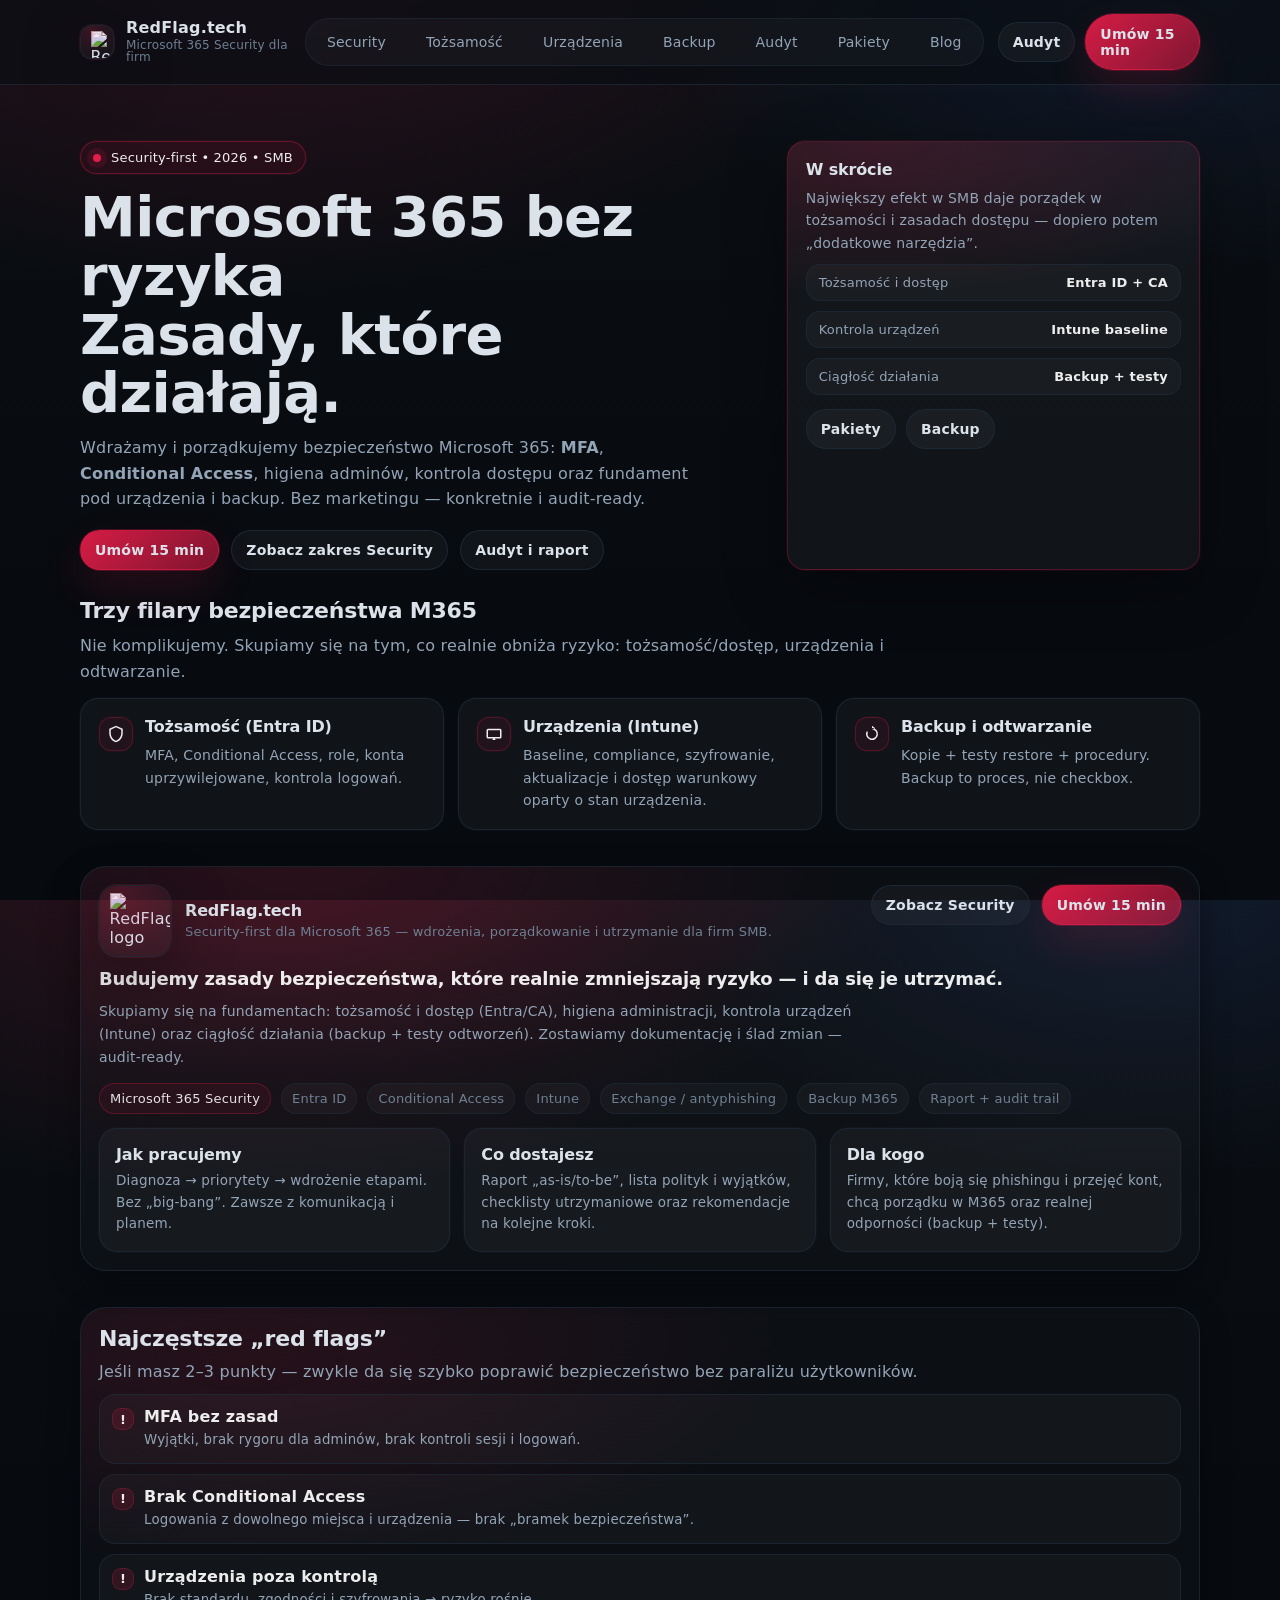
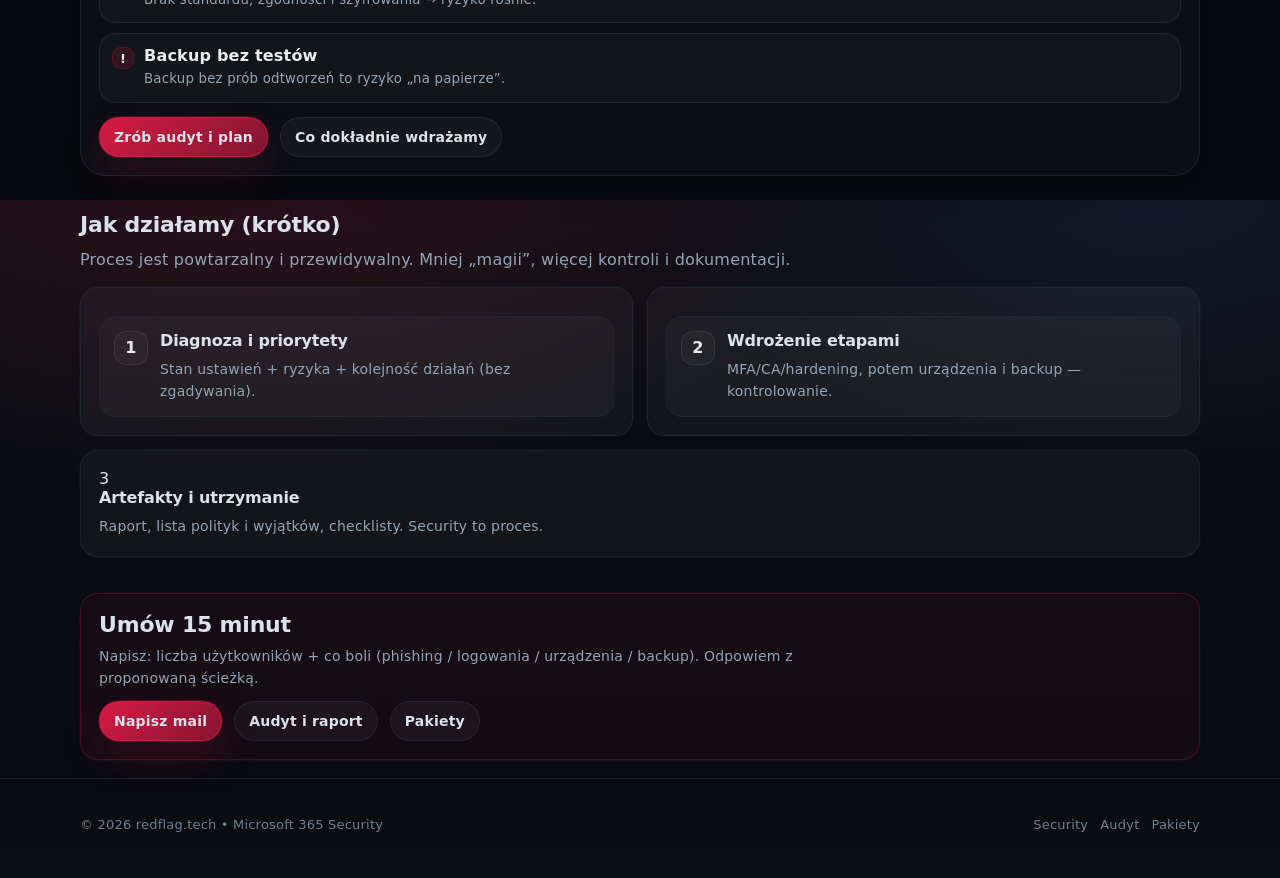
==== rfg2.html @ 70cdb215 "Add files via upload" ====
<!doctype html>
<html lang="pl">
<head>
  <meta charset="utf-8" />
  <meta name="viewport" content="width=device-width, initial-scale=1" />
  <meta name="color-scheme" content="dark" />
  <title>RedFlag.tech — Microsoft 365 Security dla firm</title>
  <meta name="description" content="RedFlag.tech: Security-first dla Microsoft 365. Entra ID, Conditional Access, Intune, ochrona poczty i backup M365. Konkretnie, audit‑ready." />

  <meta property="og:title" content="RedFlag.tech — Microsoft 365 Security dla firm" />
  <meta property="og:description" content="Entra ID • Conditional Access • Intune • Exchange • Backup. Bezpieczeństwo M365 w praktyce, audit‑ready." />
  <meta property="og:type" content="website" />

  <link rel="icon" href="./fav.ico" />
  <link rel="stylesheet" href="./styles.css" />

</head>

<body>
  <!-- NAV -->
<header class="nav" role="banner">
  <div class="container">
    <div class="nav-inner">

      <a class="brand" href="./">
        <div class="rf-logo-wrap" aria-hidden="true">
          <img class="rf-logo" src="./logo.png" alt="RedFlag.tech logo">
        </div>
        <div class="brand-title">
          <strong>RedFlag.tech</strong>
          <span>Microsoft 365 Security dla firm</span>
        </div>
      </a>

      <nav class="nav-links" aria-label="Nawigacja główna">
        <a href="./security.html">Security</a>
        <a href="./tozsamosc.html">Tożsamość</a>
        <a href="./urzadzenia.html">Urządzenia</a>
        <a href="./backup.html">Backup</a>
        <a href="./audyty.html">Audyt</a>
        <a href="./pakiety.html">Pakiety</a>
        <a href="./blog/">Blog</a>
      </nav>

      <div class="nav-cta">
        <a class="btn" href="./audyty.html">Audyt</a>
        <a class="btn primary" href="#kontakt">Umów 15 min</a>

        <button class="menu-btn"
                id="menuBtn"
                aria-label="Otwórz menu"
                aria-controls="mobileMenu"
                aria-expanded="false">
          <span></span><span></span>
        </button>
      </div>

    </div>
  </div>
</header>

<!-- MOBILE MENU -->
<div class="overlay" id="overlay" hidden></div>

<aside class="mobile-menu" id="mobileMenu" role="dialog" aria-modal="true" hidden>
  <div class="mm-title">
    <div class="mini">
      <span class="dot"></span>
      <span>Menu • RedFlag.tech</span>
    </div>
    <button class="mm-close" id="menuClose">✕</button>
  </div>

  <div class="mm-inner">
    <a class="mm-link" href="./security.html"><span>Security</span>→</a>
    <a class="mm-link" href="./tozsamosc.html"><span>Tożsamość</span>→</a>
    <a class="mm-link" href="./urzadzenia.html"><span>Urządzenia</span>→</a>
    <a class="mm-link" href="./backup.html"><span>Backup</span>→</a>
    <a class="mm-link" href="./audyty.html"><span>Audyt</span>→</a>
    <a class="mm-link" href="./pakiety.html"><span>Pakiety</span>→</a>

    <div class="mm-cta">
      <a class="btn primary" href="#kontakt">Umów 15 min</a>
    </div>
  </div>
</aside>

  <!-- Overlay + Mobile Menu -->
  <div class="overlay" id="overlay" hidden></div>

  <aside class="mobile-menu" id="mobileMenu" role="dialog" aria-modal="true" aria-label="Menu mobilne" hidden>
    <div class="mm-title">
      <div class="mini">
        <span class="dot" aria-hidden="true"></span>
        <span>Menu • RedFlag.tech</span>
      </div>
      <button class="mm-close" id="menuClose" aria-label="Zamknij menu">✕</button>
    </div>

    <div class="mm-inner">
      <a class="mm-link" href="./security.html">
        <div><b>Microsoft 365 Security</b><span>Baseline, MFA, CA, hardening</span></div><span>→</span>
      </a>
      <a class="mm-link" href="./tozsamosc.html">
        <div><b>Tożsamość (Entra ID)</b><span>Role, dostęp, admini</span></div><span>→</span>
      </a>
      <a class="mm-link" href="./urzadzenia.html">
        <div><b>Urządzenia (Intune)</b><span>Compliance, standardy</span></div><span>→</span>
      </a>
      <a class="mm-link" href="./backup.html">
        <div><b>Backup Microsoft 365</b><span>Kopie + testy odtworzeń</span></div><span>→</span>
      </a>
      <a class="mm-link" href="./audyty.html">
        <div><b>Audyt i raport</b><span>Ryzyka + plan działań</span></div><span>→</span>
      </a>
      <a class="mm-link" href="./pakiety.html">
        <div><b>Pakiety dla SMB</b><span>Start / Secure / Resilient</span></div><span>→</span>
      </a>

      <div class="mm-cta">
        <a class="btn primary" href="#kontakt">Umów 15 min</a>
        <a class="btn" href="./security.html">Zobacz Security</a>
      </div>
    </div>
  </aside>

  <main>
    <!-- HERO -->
    <section class="hero">
      <div class="container">
        <div class="hero-grid">
          <div>
            <div class="pill"><span class="dot" aria-hidden="true"></span> Security-first • 2026 • SMB</div>
            <h1>Microsoft 365 bez ryzyka<br/>Zasady, które działają.</h1>
            <p class="lead">
              Wdrażamy i porządkujemy bezpieczeństwo Microsoft 365: <b>MFA</b>, <b>Conditional Access</b>, higiena adminów,
              kontrola dostępu oraz fundament pod urządzenia i backup. Bez marketingu — konkretnie i audit‑ready.
            </p>

            <div class="hero-cta">
              <a class="btn primary" href="#kontakt">Umów 15 min</a>
              <a class="btn" href="./security.html">Zobacz zakres Security</a>
              <a class="btn" href="./audyty.html">Audyt i raport</a>
            </div>
          </div>

          <div class="card quick">
            <strong>W skrócie</strong>
            <p>Największy efekt w SMB daje porządek w tożsamości i zasadach dostępu — dopiero potem „dodatkowe narzędzia”.</p>

            <div class="stat" aria-label="Najczęstsze obszary">
              <div class="stat-row"><span>Tożsamość i dostęp</span><b>Entra ID + CA</b></div>
              <div class="stat-row"><span>Kontrola urządzeń</span><b>Intune baseline</b></div>
              <div class="stat-row"><span>Ciągłość działania</span><b>Backup + testy</b></div>
            </div>

            <div style="margin-top:14px; display:flex; gap:10px; flex-wrap:wrap;">
              <a class="btn" href="./pakiety.html">Pakiety</a>
              <a class="btn" href="./backup.html">Backup</a>
            </div>
          </div>
        </div>
      </div>
    </section>

    <!-- 3 PILLARS -->
    <section class="section">
      <div class="container">
        <h2>Trzy filary bezpieczeństwa M365</h2>
        <p class="sub">
          Nie komplikujemy. Skupiamy się na tym, co realnie obniża ryzyko: tożsamość/dostęp, urządzenia i odtwarzanie.
        </p>

        <div class="grid three">
          <a class="card" href="./tozsamosc.html">
            <div class="kpi">
              <div class="icon" aria-hidden="true">
                <svg viewBox="0 0 24 24"><path d="M12 1 3 5v6c0 5.6 3.8 10.9 9 12 5.2-1.1 9-6.4 9-12V5l-9-4Zm0 20c-4-1.1-7-5.7-7-10.2V6.3L12 3l7 3.3v4.5C19 15.3 16 19.9 12 21Z"/></svg>
              </div>
              <div>
                <strong>Tożsamość (Entra ID)</strong>
                <p>MFA, Conditional Access, role, konta uprzywilejowane, kontrola logowań.</p>
              </div>
            </div>
          </a>

          <a class="card" href="./urzadzenia.html">
            <div class="kpi">
              <div class="icon" aria-hidden="true">
                <svg viewBox="0 0 24 24"><path d="M4 5h16a2 2 0 0 1 2 2v9a2 2 0 0 1-2 2H13l1.3 2H9.7L11 18H4a2 2 0 0 1-2-2V7a2 2 0 0 1 2-2Zm0 2v9h16V7H4Z"/></svg>
              </div>
              <div>
                <strong>Urządzenia (Intune)</strong>
                <p>Baseline, compliance, szyfrowanie, aktualizacje i dostęp warunkowy oparty o stan urządzenia.</p>
              </div>
            </div>
          </a>

          <a class="card" href="./backup.html">
            <div class="kpi">
              <div class="icon" aria-hidden="true">
                <svg viewBox="0 0 24 24"><path d="M12 6a6 6 0 1 1-5.3 3.2l-1.8-.9A8 8 0 1 0 12 4V1l4 3-4 3V6Z"/></svg>
              </div>
              <div>
                <strong>Backup i odtwarzanie</strong>
                <p>Kopie + testy restore + procedury. Backup to proces, nie checkbox.</p>
              </div>
            </div>
          </a>
        </div>
      </div>
    </section>


<!-- O REDFLAG (firma-style) -->
<section class="section" id="firma">
  <div class="container">
    <div class="rf-brand">

      <div class="rf-head">
        <div class="rf-lockup">
          <div class="rf-logo-wrap" aria-hidden="true">
            <img class="rf-logo" src="./logo.png" alt="RedFlag.tech logo">
          </div>

          <div class="rf-title">
            <strong>RedFlag.tech</strong>
            <span>Security-first dla Microsoft 365 — wdrożenia, porządkowanie i utrzymanie dla firm SMB.</span>
          </div>
        </div>

        <div style="display:flex; gap:12px; flex-wrap:wrap;">
          <a class="btn" href="./security.html">Zobacz Security</a>
          <a class="btn primary" href="#kontakt">Umów 15 min</a>
        </div>
      </div>

      <div class="rf-claim">
        Budujemy zasady bezpieczeństwa, które realnie zmniejszają ryzyko — i da się je utrzymać.
      </div>

      <div class="rf-sub">
        Skupiamy się na fundamentach: tożsamość i dostęp (Entra/CA), higiena administracji, kontrola urządzeń (Intune) oraz
        ciągłość działania (backup + testy odtworzeń). Zostawiamy dokumentację i ślad zmian — audit‑ready.
      </div>

      <div class="rf-badges" aria-label="Trust badges">
        <span class="rf-badge hot">Microsoft 365 Security</span>
        <span class="rf-badge">Entra ID</span>
        <span class="rf-badge">Conditional Access</span>
        <span class="rf-badge">Intune</span>
        <span class="rf-badge">Exchange / antyphishing</span>
        <span class="rf-badge">Backup M365</span>
        <span class="rf-badge">Raport + audit trail</span>
      </div>

      <div class="rf-mini">
        <div class="card">
          <strong>Jak pracujemy</strong>
          <p>Diagnoza → priorytety → wdrożenie etapami. Bez „big-bang”. Zawsze z komunikacją i planem.</p>
        </div>

        <div class="card">
          <strong>Co dostajesz</strong>
          <p>Raport „as‑is/to‑be”, lista polityk i wyjątków, checklisty utrzymaniowe oraz rekomendacje na kolejne kroki.</p>
        </div>

        <div class="card">
          <strong>Dla kogo</strong>
          <p>Firmy, które boją się phishingu i przejęć kont, chcą porządku w M365 oraz realnej odporności (backup + testy).</p>
        </div>
      </div>

    </div>
  </div>
</section>


    <!-- RED FLAGS (short) -->
    <section class="section">
      <div class="container">
        <div class="flags">
          <h2 style="margin:0 0 8px;">Najczęstsze „red flags”</h2>
          <p class="sub" style="margin:0 0 10px;">
            Jeśli masz 2–3 punkty — zwykle da się szybko poprawić bezpieczeństwo bez paraliżu użytkowników.
          </p>

          <div class="flag">
            <div class="x" aria-hidden="true">!</div>
            <div><b>MFA bez zasad</b><small>Wyjątki, brak rygoru dla adminów, brak kontroli sesji i logowań.</small></div>
          </div>
          <div class="flag">
            <div class="x" aria-hidden="true">!</div>
            <div><b>Brak Conditional Access</b><small>Logowania z dowolnego miejsca i urządzenia — brak „bramek bezpieczeństwa”.</small></div>
          </div>
          <div class="flag">
            <div class="x" aria-hidden="true">!</div>
            <div><b>Urządzenia poza kontrolą</b><small>Brak standardu, zgodności i szyfrowania → ryzyko rośnie.</small></div>
          </div>
          <div class="flag">
            <div class="x" aria-hidden="true">!</div>
            <div><b>Backup bez testów</b><small>Backup bez prób odtworzeń to ryzyko „na papierze”.</small></div>
          </div>

          <div style="margin-top:14px; display:flex; gap:12px; flex-wrap:wrap;">
            <a class="btn primary" href="./audyty.html">Zrób audyt i plan</a>
            <a class="btn" href="./security.html">Co dokładnie wdrażamy</a>
          </div>
        </div>
      </div>
    </section>

    <!-- HOW (short) -->
    <section class="section">
      <div class="container">
        <h2>Jak działamy (krótko)</h2>
        <p class="sub">Proces jest powtarzalny i przewidywalny. Mniej „magii”, więcej kontroli i dokumentacji.</p>

        <div class="grid two steps">
          <div class="card">
            <div class="row">
              <div class="num">1</div>
              <div><strong>Diagnoza i priorytety</strong><p>Stan ustawień + ryzyka + kolejność działań (bez zgadywania).</p></div>
            </div>
          </div>
          <div class="card">
            <div class="row">
              <div class="num">2</div>
              <div><strong>Wdrożenie etapami</strong><p>MFA/CA/hardening, potem urządzenia i backup — kontrolowanie.</p></div>
            </div>
          </div>
        </div>

        <div class="card" style="margin-top:14px;">
          <div class="row">
            <div class="num">3</div>
            <div><strong>Artefakty i utrzymanie</strong><p>Raport, lista polityk i wyjątków, checklisty. Security to proces.</p></div>
          </div>
        </div>
      </div>
    </section>

    <!-- CONTACT -->
    <section class="section" id="kontakt">
      <div class="container">
        <div class="card" style="border-color: rgba(225,29,72,.25); background: rgba(225,29,72,.06);">
          <h2 style="margin:0 0 8px;">Umów 15 minut</h2>
          <p class="sub" style="margin:0 0 12px;">
            Napisz: liczba użytkowników + co boli (phishing / logowania / urządzenia / backup). Odpowiem z proponowaną ścieżką.
          </p>
          <div style="display:flex; flex-wrap:wrap; gap:12px;">
            <a class="btn primary" href="mailto:kontakt@redflag.tech?subject=RedFlag.tech%20%E2%80%94%2015%20min&body=Hej%2C%0A%0ALiczba%20u%C5%BCytkownik%C3%B3w%3A%20%0ANajwi%C4%99kszy%20problem%3A%20(phishing%2Flogowania%2Furz%C4%85dzenia%2Fbackup)%0AObecne%20licencje%3A%20(je%C5%9Bli%20wiesz)%0A%0AChc%C4%99%20um%C3%B3wi%C4%87%2015%20min.">
              Napisz mail
            </a>
            <a class="btn" href="./audyty.html">Audyt i raport</a>
            <a class="btn" href="./pakiety.html">Pakiety</a>
          </div>
        </div>
      </div>
    </section>
  </main>

  <footer role="contentinfo">
    <div class="container">
      <div class="footer-inner">
        <div>© <span id="year"></span> <a href="./" style="text-decoration:none;">redflag.tech</a> • Microsoft 365 Security</div>
        <div style="display:flex; gap:12px; flex-wrap:wrap;">
          <a href="./security.html">Security</a>
          <a href="./audyty.html">Audyt</a>
          <a href="./pakiety.html">Pakiety</a>
        </div>
      </div>
    </div>
  </footer>

  <script>
    // Year
    document.getElementById('year').textContent = new Date().getFullYear();

    // Mobile menu (a11y + UX)
    const menuBtn   = document.getElementById('menuBtn');
    const overlay   = document.getElementById('overlay');
    const menu      = document.getElementById('mobileMenu');
    const menuClose = document.getElementById('menuClose');

    let lastFocus = null;

    function openMenu(){
      lastFocus = document.activeElement;
      menu.hidden = false;
      overlay.hidden = false;

      requestAnimationFrame(() => {
        menu.classList.add('active');
        overlay.classList.add('active');
        menuBtn.setAttribute('aria-expanded', 'true');
        document.body.style.overflow = 'hidden';
      });

      const firstLink = menu.querySelector('a');
      if(firstLink) setTimeout(() => firstLink.focus(), 50);
    }

    function closeMenu(){
      menu.classList.remove('active');
      overlay.classList.remove('active');
      menuBtn.setAttribute('aria-expanded', 'false');
      document.body.style.overflow = '';

      setTimeout(() => {
        menu.hidden = true;
        overlay.hidden = true;
        if(lastFocus) lastFocus.focus();
      }, 260);
    }

    function toggleMenu(){
      const expanded = menuBtn.getAttribute('aria-expanded') === 'true';
      expanded ? closeMenu() : openMenu();
    }

    menuBtn.addEventListener('click', toggleMenu);
    menuClose.addEventListener('click', closeMenu);
    overlay.addEventListener('click', closeMenu);

    window.addEventListener('keydown', (e) => {
      if(e.key === 'Escape' && menuBtn.getAttribute('aria-expanded') === 'true'){
        closeMenu();
      }
    });

    menu.addEventListener('click', (e) => {
      const a = e.target.closest('a');
      if(a) closeMenu();
    });
  </script>

<script src="./app.js"></script>

<!-- STICKY CTA (mobile) -->
<div class="sticky-cta" aria-label="Szybkie akcje">
  <div class="inner">

    <a class="btn primary"
       href="mailto:kontakt@redflag.tech?subject=Audyt Microsoft 365 – 15 min&body=Liczba użytkowników:%0AProblem:%20(phishing/logowania/urządzenia/backup)%0AObecne licencje:%0A%0AChcę umówić 15 min">
      Napisz mail
    </a>

    <a class="btn" href="./audyty.html">Audyt</a>

  </div>
</div>


</body>
</html>
---- styles.css ----
:root{
  --bg:#0b0f14;
  --bg2:#0f141b;
  --card:rgba(255,255,255,.04);
  --text:#dbe2ea;
  --muted:#93a4b6;
  --muted2:#6f8093;
  --border:#1f2a36;
  --shadow: 0 10px 30px rgba(0,0,0,.35);
  --accent:#e11d48;
  --accentGlow: rgba(225,29,72,.35);
  --ok:#22c55e;
  --warn:#f59e0b;
  --radius:18px;
  --radius2:26px;
  --max:1120px;
  --pad:22px;
  --padM:16px;
  --font: ui-sans-serif, system-ui, -apple-system, Segoe UI, Roboto, Arial, "Apple Color Emoji","Segoe UI Emoji";
}

/* Base */
*{ box-sizing:border-box }
html,body{ height:100% }
body{
  margin:0;
  font-family:var(--font);
  color:var(--text);
  background:
    radial-gradient(1200px 700px at 20% -10%, rgba(225,29,72,.18), transparent 55%),
    radial-gradient(900px 500px at 90% 0%, rgba(70,130,255,.10), transparent 55%),
    linear-gradient(180deg, var(--bg), #070a0f 70%);
  letter-spacing:.2px;
}
img{ max-width:100%; height:auto; display:block }
a{ color:inherit; text-decoration:none }

a:focus-visible, button:focus-visible{
  outline:2px solid rgba(255,255,255,.55);
  outline-offset:3px;
  border-radius:12px;
}

.container{
  width:min(var(--max), calc(100% - 2*var(--pad)));
  margin:0 auto;
}

/* Buttons */
.btn{
  display:inline-flex;
  align-items:center;
  justify-content:center;
  gap:10px;
  border-radius:999px;
  padding:11px 14px;
  border:1px solid rgba(31,42,54,.9);
  background:rgba(255,255,255,.04);
  color:var(--text);
  font-weight:560;
  font-size:14px;
  transition:transform .15s ease, background .2s ease, border-color .2s ease, box-shadow .2s ease;
  cursor:pointer;
  user-select:none;
}
.btn:hover{ background:rgba(255,255,255,.06); transform:translateY(-1px); }
.btn.primary{
  border-color:rgba(225,29,72,.55);
  box-shadow:0 0 0 1px rgba(225,29,72,.25), 0 18px 40px rgba(225,29,72,.16);
  background:linear-gradient(135deg, rgba(225,29,72,.95), rgba(225,29,72,.55));
}

/* NAV */
.nav{
  position:sticky;
  top:0;
  z-index:1000;
  background:rgba(11,15,20,.72);
  backdrop-filter:blur(14px);
  border-bottom:1px solid rgba(31,42,54,.75);
}
.nav-inner{
  display:flex;
  align-items:center;
  justify-content:space-between;
  padding:14px 0;
  gap:14px;
}
.brand{
  display:flex;
  align-items:center;
  gap:12px;
  min-width:190px;
}
.brand-title{ display:flex; flex-direction:column; line-height:1.05; }
.brand-title strong{ font-weight:650; letter-spacing:.2px; }
.brand-title span{ color:var(--muted2); font-size:12px; margin-top:2px; }

.nav-links{
  display:flex;
  align-items:center;
  gap:18px;
  padding:6px 10px;
  border:1px solid rgba(31,42,54,.65);
  background:rgba(255,255,255,.03);
  border-radius:999px;
}
.nav-links a{
  color:var(--muted);
  font-size:14px;
  padding:8px 10px;
  border-radius:999px;
  border:1px solid transparent;
  transition:background .2s ease, color .2s ease, border-color .2s ease;
}
.nav-links a:hover{ color:var(--text); background:rgba(255,255,255,.05); }
.nav-links a.active{
  color:var(--text);
  background:rgba(225,29,72,.12);
  border-color:rgba(225,29,72,.22);
}

.nav-cta{ display:flex; align-items:center; gap:10px; }

/* Hamburger */
.menu-btn{
  display:none;
  width:42px; height:42px;
  border-radius:14px;
  border:1px solid rgba(31,42,54,.85);
  background:rgba(255,255,255,.04);
  cursor:pointer;
  position:relative;
}
.menu-btn span{
  position:absolute;
  left:11px; right:11px;
  height:2px;
  background:rgba(219,226,234,.92);
  border-radius:10px;
  transition:transform .25s ease, top .25s ease;
}
.menu-btn span:nth-child(1){ top:15px; }
.menu-btn span:nth-child(2){ top:24px; }
.menu-btn[aria-expanded="true"] span:nth-child(1){ top:20px; transform:rotate(45deg); }
.menu-btn[aria-expanded="true"] span:nth-child(2){ top:20px; transform:rotate(-45deg); }

/* Mobile menu */
.overlay{
  position:fixed;
  inset:0;
  background:rgba(5,8,12,.62);
  backdrop-filter:blur(12px);
  opacity:0;
  pointer-events:none;
  transition:opacity .25s ease;
  z-index:1100;
}
.overlay.active{ opacity:1; pointer-events:auto; }

.mobile-menu{
  position:fixed;
  left:0; right:0;
  top:0;
  transform:translateY(-105%);
  transition:transform .35s cubic-bezier(.2,.9,.2,1);
  z-index:1200;
  border-bottom:1px solid rgba(31,42,54,.75);
  background:rgba(11,15,20,.94);
  backdrop-filter:blur(18px);
  box-shadow:var(--shadow);
}
.mobile-menu.active{ transform:translateY(0); }

.mm-title{
  position:absolute;
  top:12px;
  left:var(--padM);
  right:var(--padM);
  display:flex;
  align-items:center;
  justify-content:space-between;
  gap:12px;
}
.mm-title .mini{
  display:flex;
  align-items:center;
  gap:10px;
  color:var(--muted);
  font-size:13px;
}
.mm-close{
  width:42px; height:42px;
  border-radius:14px;
  border:1px solid rgba(31,42,54,.85);
  background:rgba(255,255,255,.04);
  color:var(--text);
  cursor:pointer;
  display:grid;
  place-items:center;
}
.mm-inner{
  padding:72px var(--padM) 18px;
  display:flex;
  flex-direction:column;
  gap:10px;
  max-height:85vh;
  overflow:auto;
}
.mm-link{
  padding:14px 14px;
  border-radius:16px;
  border:1px solid rgba(31,42,54,.75);
  background:rgba(255,255,255,.03);
  display:flex;
  align-items:center;
  justify-content:space-between;
  gap:12px;
  transition:background .2s ease, border-color .2s ease, transform .15s ease;
}
.mm-link:hover{
  background:rgba(255,255,255,.05);
  border-color:rgba(225,29,72,.25);
  transform:translateY(-1px);
}
.mm-link span{ color:var(--muted); font-size:13px; }
.mm-cta{ margin-top:10px; display:grid; gap:10px; }

.dot{
  width:8px; height:8px;
  border-radius:999px;
  background:var(--accent);
  box-shadow:0 0 0 6px rgba(225,29,72,.12);
}

/* Layout sections */
.hero{ padding:56px 0 10px; position:relative; }
.hero-grid{
  display:grid;
  grid-template-columns: 1.25fr .75fr;
  gap:18px;
  align-items:stretch;
}
.pill{
  display:inline-flex;
  align-items:center;
  gap:10px;
  padding:8px 12px;
  border-radius:999px;
  border:1px solid rgba(225,29,72,.35);
  background:rgba(225,29,72,.08);
  color:rgba(255,255,255,.92);
  font-size:13px;
  box-shadow:0 0 0 1px rgba(225,29,72,.07);
}
h1{
  font-size:clamp(34px, 4.6vw, 56px);
  line-height:1.05;
  margin:14px 0 12px;
  letter-spacing:-0.6px;
}
.lead{
  max-width:62ch;
  color:var(--muted);
  font-size:16px;
  line-height:1.6;
  margin:0 0 18px;
}
.hero-cta{ display:flex; flex-wrap:wrap; gap:12px; align-items:center; }

.section{ padding:18px 0; }
.section h2{
  margin:0 0 10px;
  font-size:22px;
  letter-spacing:-0.2px;
}
.section p.sub{
  margin:0 0 14px;
  color:var(--muted);
  line-height:1.6;
  max-width:82ch;
}

.grid{ display:grid; gap:14px; }
.grid.two{ grid-template-columns: repeat(2, minmax(0,1fr)); }
.grid.three{ grid-template-columns: repeat(3, minmax(0,1fr)); }

.card{
  border-radius:var(--radius);
  border:1px solid rgba(31,42,54,.75);
  background:var(--card);
  padding:18px;
  box-shadow:0 0 0 1px rgba(255,255,255,.02);
}
.card strong{
  display:block;
  font-weight:650;
  margin-bottom:8px;
  letter-spacing:-0.15px;
}
.card p{ margin:0; color:var(--muted); line-height:1.6; font-size:14px; }

.quick{
  background:
    radial-gradient(700px 250px at 20% 0%, rgba(225,29,72,.18), transparent 60%),
    rgba(255,255,255,.04);
  border-color:rgba(225,29,72,.25);
  box-shadow:0 0 0 1px rgba(225,29,72,.08), 0 18px 60px rgba(0,0,0,.35);
}

.stat{ display:grid; gap:10px; margin-top:10px; }
.stat-row{
  display:flex;
  justify-content:space-between;
  gap:10px;
  padding:10px 12px;
  border-radius:14px;
  border:1px solid rgba(31,42,54,.75);
  background:rgba(255,255,255,.03);
  color:var(--muted);
  font-size:13px;
}
.stat-row b{ color:rgba(255,255,255,.92); font-weight:650; }

.kpi{
  display:flex;
  align-items:flex-start;
  gap:12px;
}
.kpi .icon{
  width:34px; height:34px;
  border-radius:12px;
  display:grid; place-items:center;
  border:1px solid rgba(225,29,72,.25);
  background:rgba(225,29,72,.08);
  box-shadow:0 0 0 1px rgba(225,29,72,.06);
  flex:0 0 auto;
}
.kpi svg{ width:18px; height:18px; fill:rgba(255,255,255,.92); }

/* Flags */
.flags{
  border-radius:var(--radius2);
  border:1px solid rgba(31,42,54,.75);
  background:
    radial-gradient(900px 350px at 15% 10%, rgba(225,29,72,.12), transparent 60%),
    rgba(255,255,255,.02);
  padding:18px;
  box-shadow:var(--shadow);
}
.flag{
  display:flex;
  gap:10px;
  align-items:flex-start;
  padding:12px 12px;
  border-radius:16px;
  border:1px solid rgba(31,42,54,.75);
  background:rgba(255,255,255,.03);
  margin-top:10px;
}
.flag .x{
  width:22px; height:22px;
  border-radius:9px;
  background:rgba(225,29,72,.15);
  border:1px solid rgba(225,29,72,.25);
  display:grid; place-items:center;
  flex:0 0 auto;
  margin-top:1px;
  color:rgba(255,255,255,.92);
  font-weight:800;
  font-size:13px;
}
.flag b{ font-weight:650; color:rgba(255,255,255,.92); }
.flag small{ display:block; color:var(--muted); margin-top:4px; line-height:1.55; }

/* Steps */
.steps .row{
  display:flex;
  gap:12px;
  align-items:flex-start;
  padding:14px 14px;
  border-radius:16px;
  border:1px solid rgba(31,42,54,.75);
  background:rgba(255,255,255,.03);
  margin-top:10px;
}
.steps .num{
  width:34px; height:34px;
  border-radius:12px;
  border:1px solid rgba(255,255,255,.08);
  background:rgba(255,255,255,.03);
  display:grid; place-items:center;
  font-weight:750;
  color:rgba(255,255,255,.9);
  flex:0 0 auto;
}

/* Footer */
footer{
  padding:38px 0 46px;
  color:var(--muted2);
  font-size:13px;
  border-top:1px solid rgba(31,42,54,.75);
  background:linear-gradient(180deg, transparent, rgba(255,255,255,.02));
}
.footer-inner{
  display:flex;
  align-items:center;
  justify-content:space-between;
  gap:12px;
  flex-wrap:wrap;
}
.footer-inner a{ color:var(--muted2); }
.footer-inner a:hover{ color:var(--text); }

/* Logo tile (NAV + sekcje) */
.rf-logo-wrap{
  --rfSize:34px;
  width:var(--rfSize);
  height:var(--rfSize);
  border-radius:12px;
  display:grid;
  place-items:center;
  background:rgba(255,255,255,.03);
  border:1px solid rgba(31,42,54,.75);
  box-shadow:
    0 0 0 1px rgba(255,255,255,.02),
    0 18px 60px rgba(0,0,0,.35),
    0 0 0 1px rgba(225,29,72,.10);
  overflow:hidden;
  position:relative;
  flex:0 0 auto;
}
.rf-logo-wrap:after{
  content:"";
  position:absolute;
  inset:-30%;
  background: radial-gradient(circle at 30% 30%, rgba(225,29,72,.18), transparent 55%);
  transform: rotate(18deg);
  pointer-events:none;
}
.rf-logo{
  width:82%;
  height:82%;
  object-fit:contain;
  filter: drop-shadow(0 10px 30px rgba(225,29,72,.18));
}

/* Firma section */
.rf-brand{
  border-radius:var(--radius2);
  border:1px solid rgba(31,42,54,.75);
  background:
    radial-gradient(900px 360px at 20% 0%, rgba(225,29,72,.14), transparent 60%),
    rgba(255,255,255,.02);
  box-shadow:var(--shadow);
  padding:18px;
}
.rf-head{
  display:flex;
  align-items:flex-start;
  justify-content:space-between;
  gap:16px;
  flex-wrap:wrap;
}
.rf-lockup{
  display:flex;
  align-items:center;
  gap:14px;
  min-width:min(560px, 100%);
}
#firma .rf-logo-wrap{
  --rfSize: clamp(56px, 7vw, 72px);
  border-radius:18px;
}
.rf-title{ display:flex; flex-direction:column; gap:3px; }
.rf-title strong{ font-size:16px; font-weight:750; letter-spacing:-0.15px; }
.rf-title span{ color:var(--muted2); font-size:13px; line-height:1.4; }

.rf-claim{
  margin-top:10px;
  color:rgba(255,255,255,.92);
  font-weight:650;
  letter-spacing:-0.2px;
  line-height:1.35;
  font-size:18px;
  max-width:75ch;
}
.rf-sub{
  margin-top:8px;
  color:var(--muted);
  line-height:1.65;
  max-width:90ch;
  font-size:14px;
}
.rf-badges{
  display:flex;
  flex-wrap:wrap;
  gap:10px;
  margin-top:14px;
}
.rf-badge{
  padding:7px 10px;
  border-radius:999px;
  border:1px solid rgba(31,42,54,.7);
  background:rgba(255,255,255,.03);
  color:var(--muted2);
  font-size:13px;
}
.rf-badge.hot{
  border-color:rgba(225,29,72,.28);
  background:rgba(225,29,72,.08);
  color:rgba(255,255,255,.88);
}
.rf-mini{
  margin-top:14px;
  display:grid;
  grid-template-columns:repeat(3, minmax(0,1fr));
  gap:14px;
}
.rf-mini .card{ padding:16px; }
.rf-mini .card strong{ margin-bottom:6px; }
.rf-mini .card p{ font-size:13.5px; }

/* Responsive */
@media (max-width: 980px){
  .nav-links{ display:none; }
  .menu-btn{ display:inline-grid; place-items:center; }
}
@media (max-width: 900px){
  .hero-grid{ grid-template-columns: 1fr; }
}
@media (max-width: 820px){
  .grid.two,.grid.three{ grid-template-columns: 1fr; }
  .hero{ padding-top:46px; }
  .rf-mini{ grid-template-columns: 1fr; }
  .rf-claim{ font-size:17px; }
}
@media (prefers-reduced-motion: reduce){
  *{ transition:none !important; scroll-behavior:auto !important; }
}

/* --- Sticky CTA (mobile) --- */
.sticky-cta{
  position: fixed;
  left: 0; right: 0;
  bottom: 0;
  z-index: 900; /* poniżej mobile-menu (1200), powyżej treści */
  padding: 10px var(--padM) calc(10px + env(safe-area-inset-bottom));
  background: rgba(11,15,20,.78);
  backdrop-filter: blur(14px);
  border-top: 1px solid rgba(31,42,54,.75);
  box-shadow: 0 -12px 40px rgba(0,0,0,.45);
  display: none; /* domyślnie ukryte, pokażemy na mobile */
}

.sticky-cta .inner{
  width: min(var(--max), calc(100% - 2*var(--padM)));
  margin: 0 auto;
  display: grid;
  grid-template-columns: 1fr 1fr;
  gap: 10px;
}

.sticky-cta .btn{
  width: 100%;
  padding: 12px 14px;
}

/* Pokaż tylko na mobile */
@media (max-width: 900px){
  .sticky-cta{ display: block; }
  body.has-sticky-cta{ padding-bottom: 92px; } /* rezerwa na pasek CTA */
}

/* Kiedy menu mobilne otwarte, chowamy sticky CTA */
body.menu-open .sticky-cta{ display: none !important; }


/* --- Sticky CTA (mobile) --- */
.sticky-cta{
  position: fixed;
  left: 0; right: 0;
  bottom: 0;
  z-index: 900;
  padding: 10px var(--padM) calc(10px + env(safe-area-inset-bottom));
  background: rgba(11,15,20,.78);
  backdrop-filter: blur(14px);
  border-top: 1px solid rgba(31,42,54,.75);
  box-shadow: 0 -12px 40px rgba(0,0,0,.45);
  display: none;
}

.sticky-cta .inner{
  width: min(var(--max), calc(100% - 2*var(--padM)));
  margin: 0 auto;
  display: grid;
  grid-template-columns: 1fr 1fr;
  gap: 10px;
}

.sticky-cta .btn{
  width: 100%;
  padding: 12px 14px;
}

/* Pokaż tylko na mobile + dodaj miejsce na pasek */
@media (max-width: 900px){
  .sticky-cta{ display: block; }
  body.has-sticky-cta{ padding-bottom: 92px; }
}

/* Gdy menu mobilne otwarte — chowamy sticky CTA */
body.menu-open .sticky-cta{ display:none !important; }


/* --- CTA PANEL (spójny na wszystkich stronach) --- */
.cta-panel{
  border-radius: var(--radius2);
  border: 1px solid rgba(225,29,72,.22);
  background:
    radial-gradient(900px 320px at 18% 10%, rgba(225,29,72,.14), transparent 60%),
    rgba(255,255,255,.02);
  box-shadow:
    0 0 0 1px rgba(225,29,72,.06),
    0 18px 60px rgba(0,0,0,.35);
  padding: 22px;
}

.cta-panel h2{
  margin: 0 0 8px;
  font-size: 28px;
  letter-spacing: -0.2px;
}

.cta-panel p{
  margin: 0 0 16px;
  color: var(--muted);
  line-height: 1.65;
  max-width: 90ch;
}

.cta-actions{
  display:flex;
  gap: 12px;
  flex-wrap: wrap;
}

@media (max-width: 560px){
  .cta-actions .btn{ width: 100%; }
}
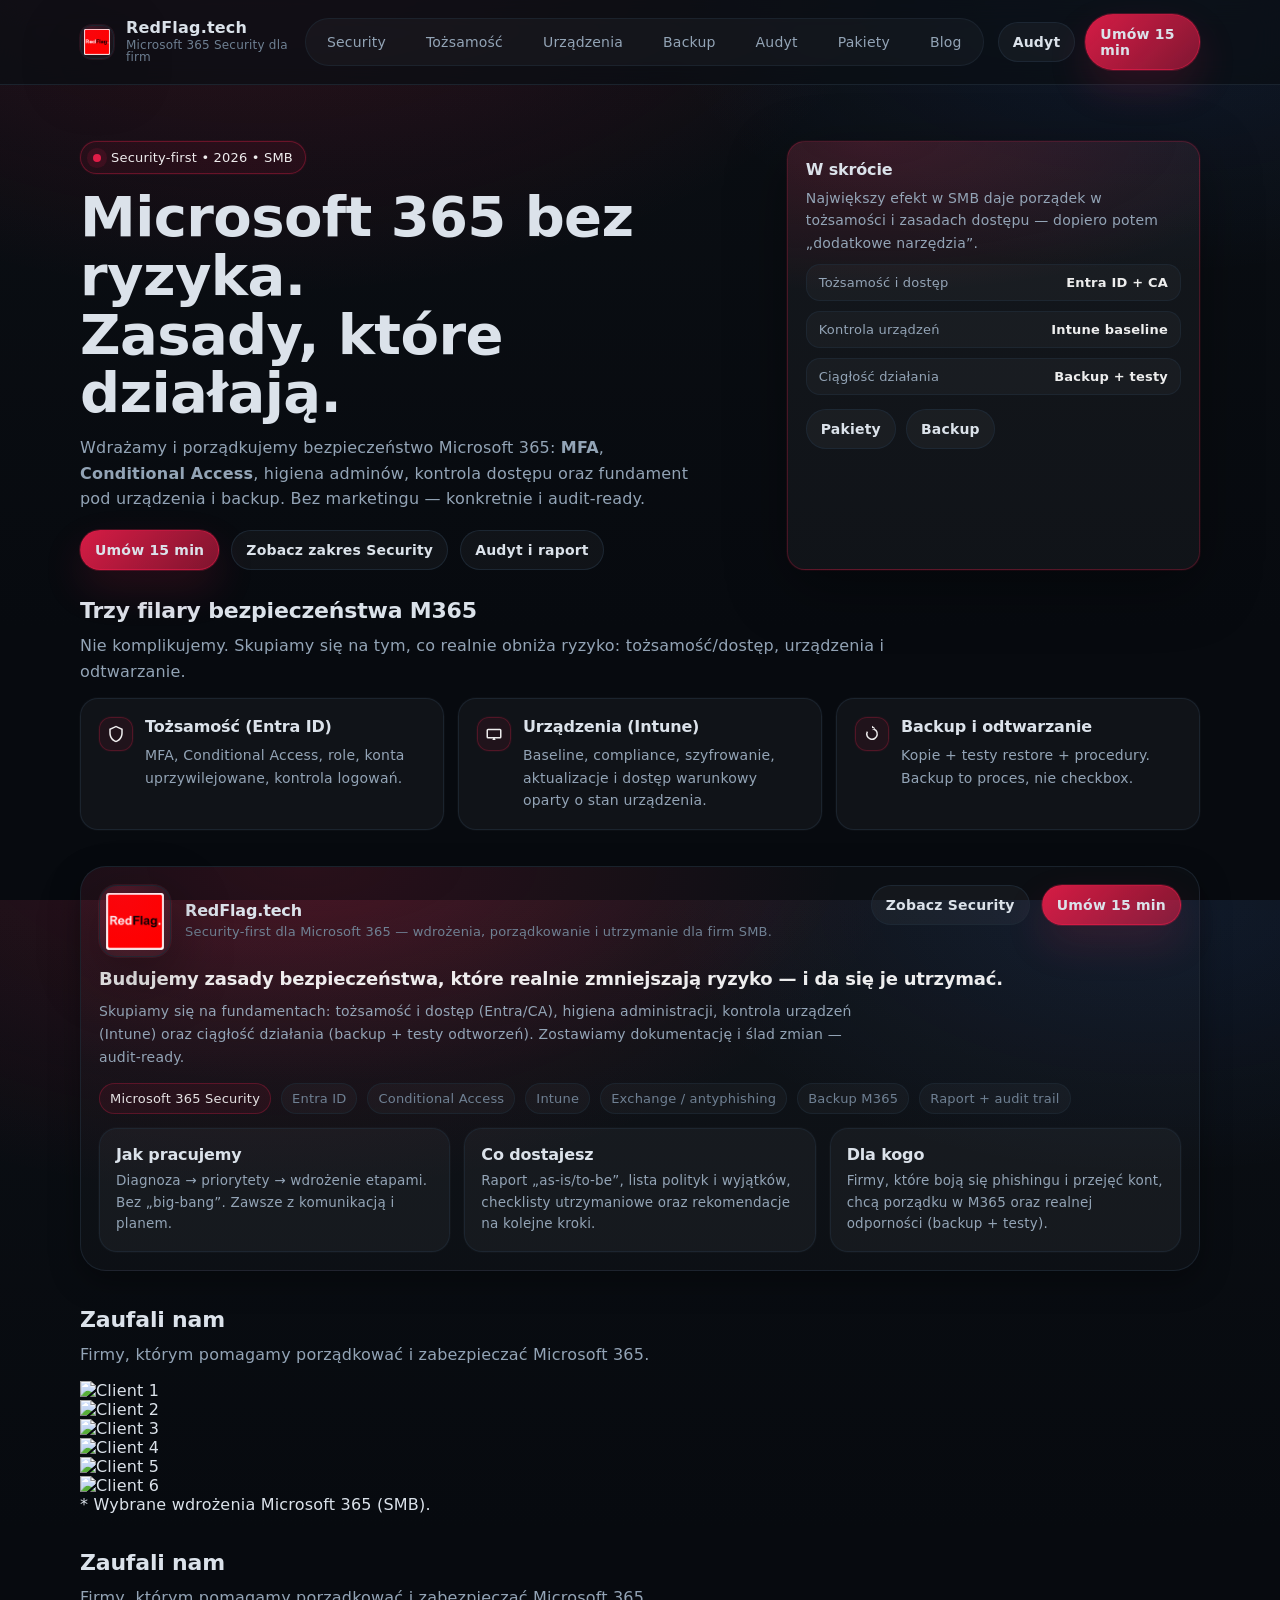
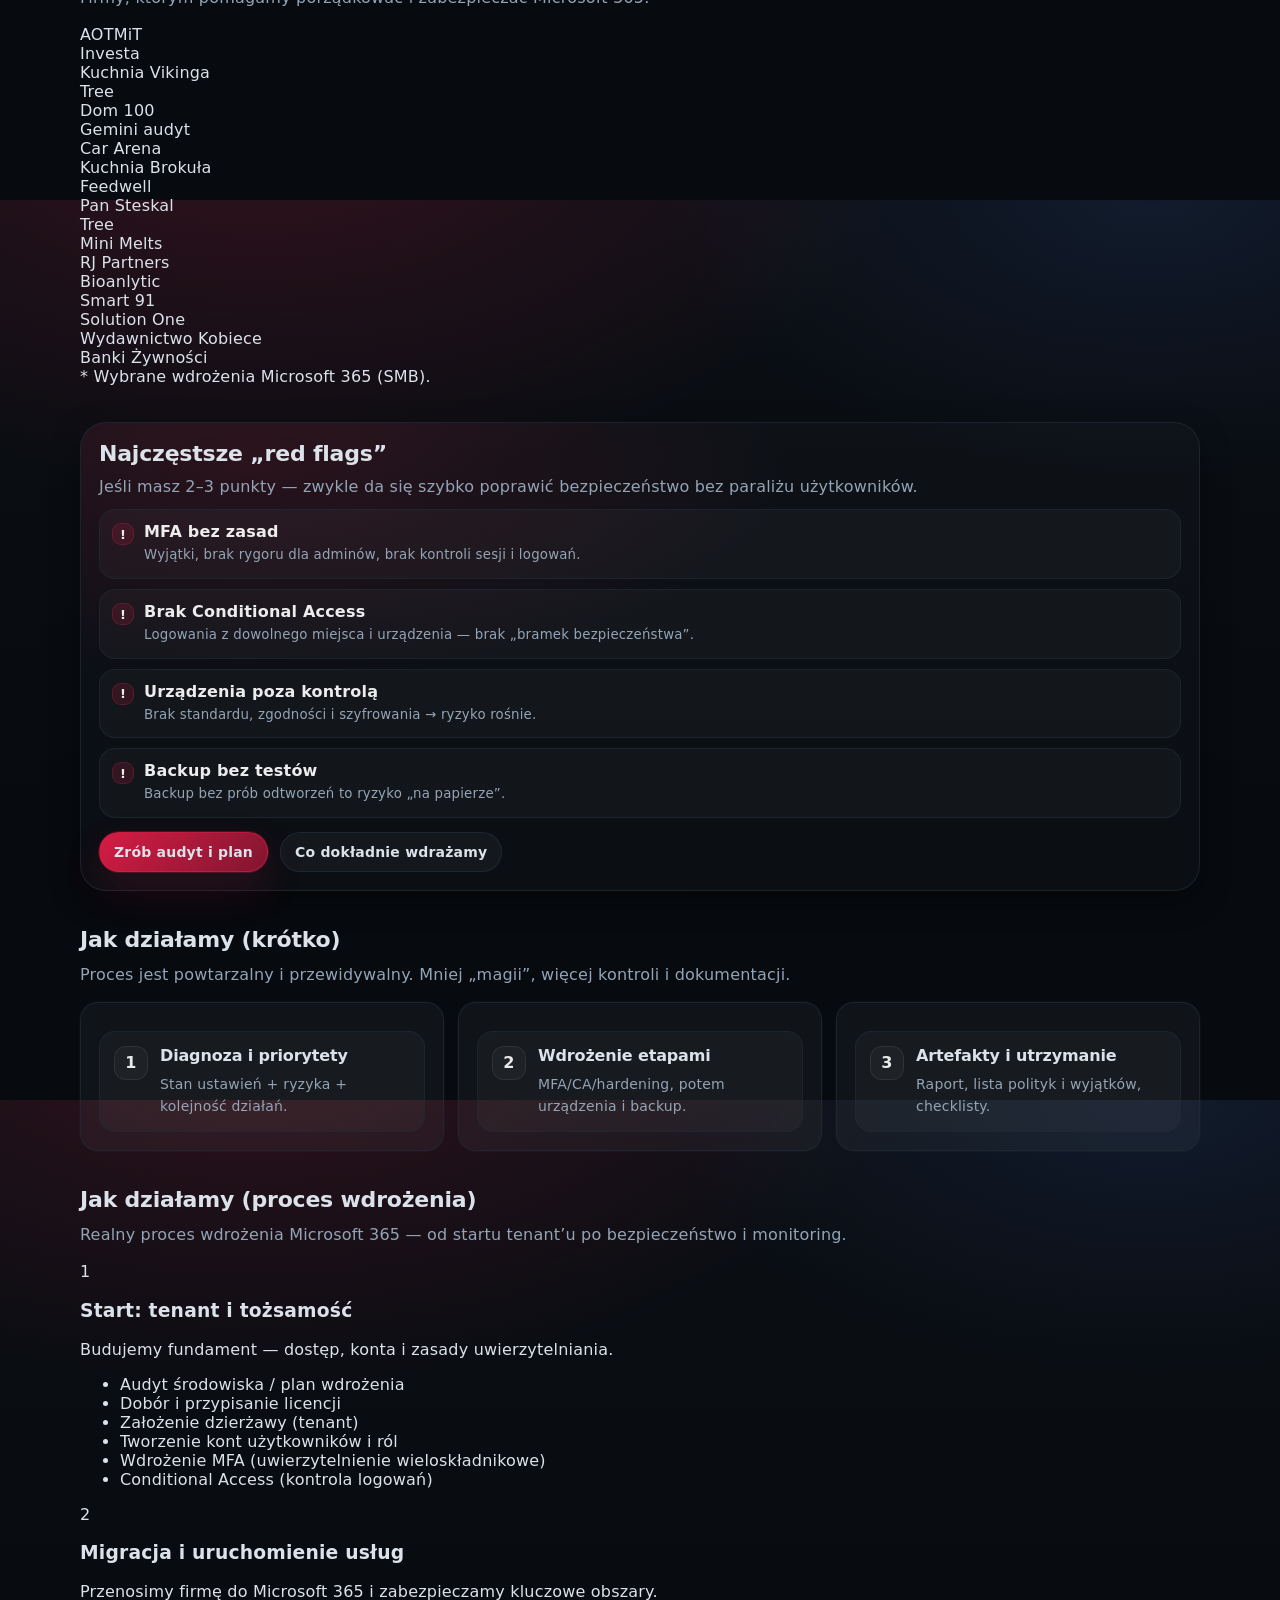
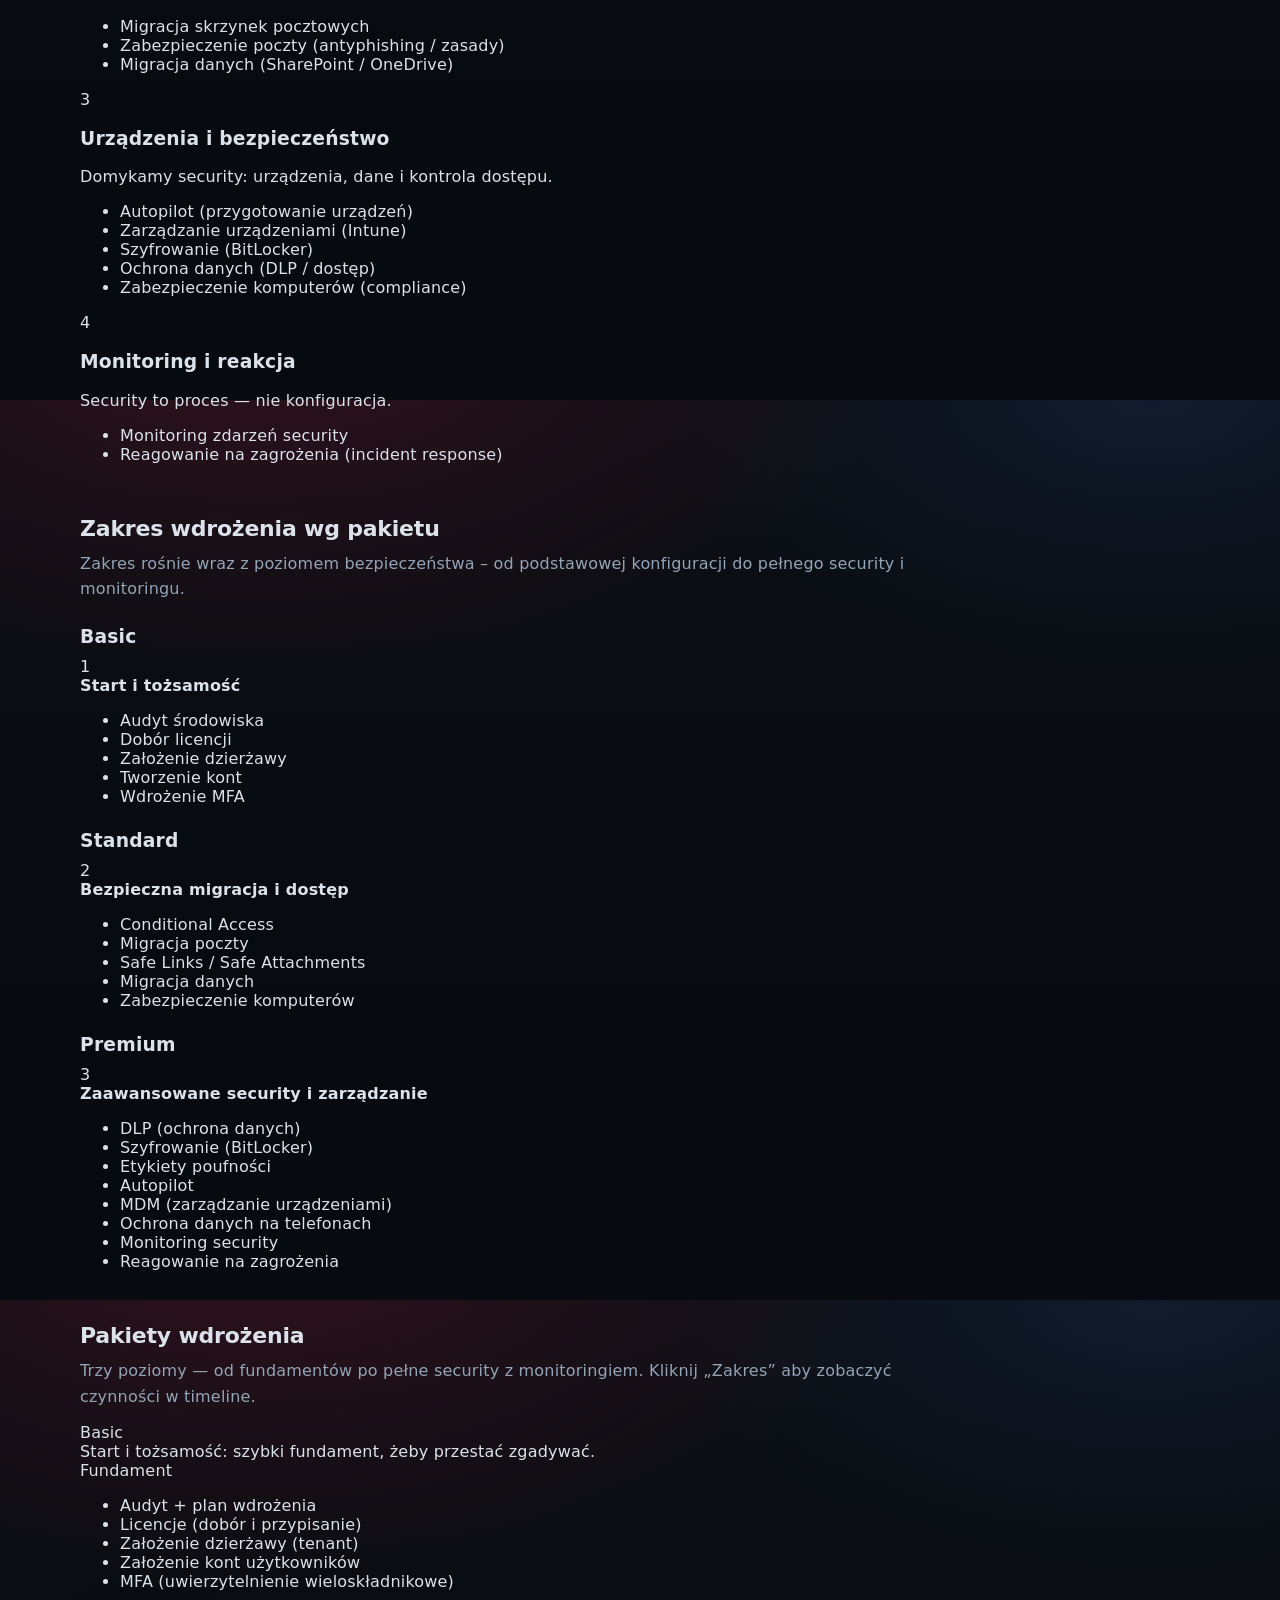
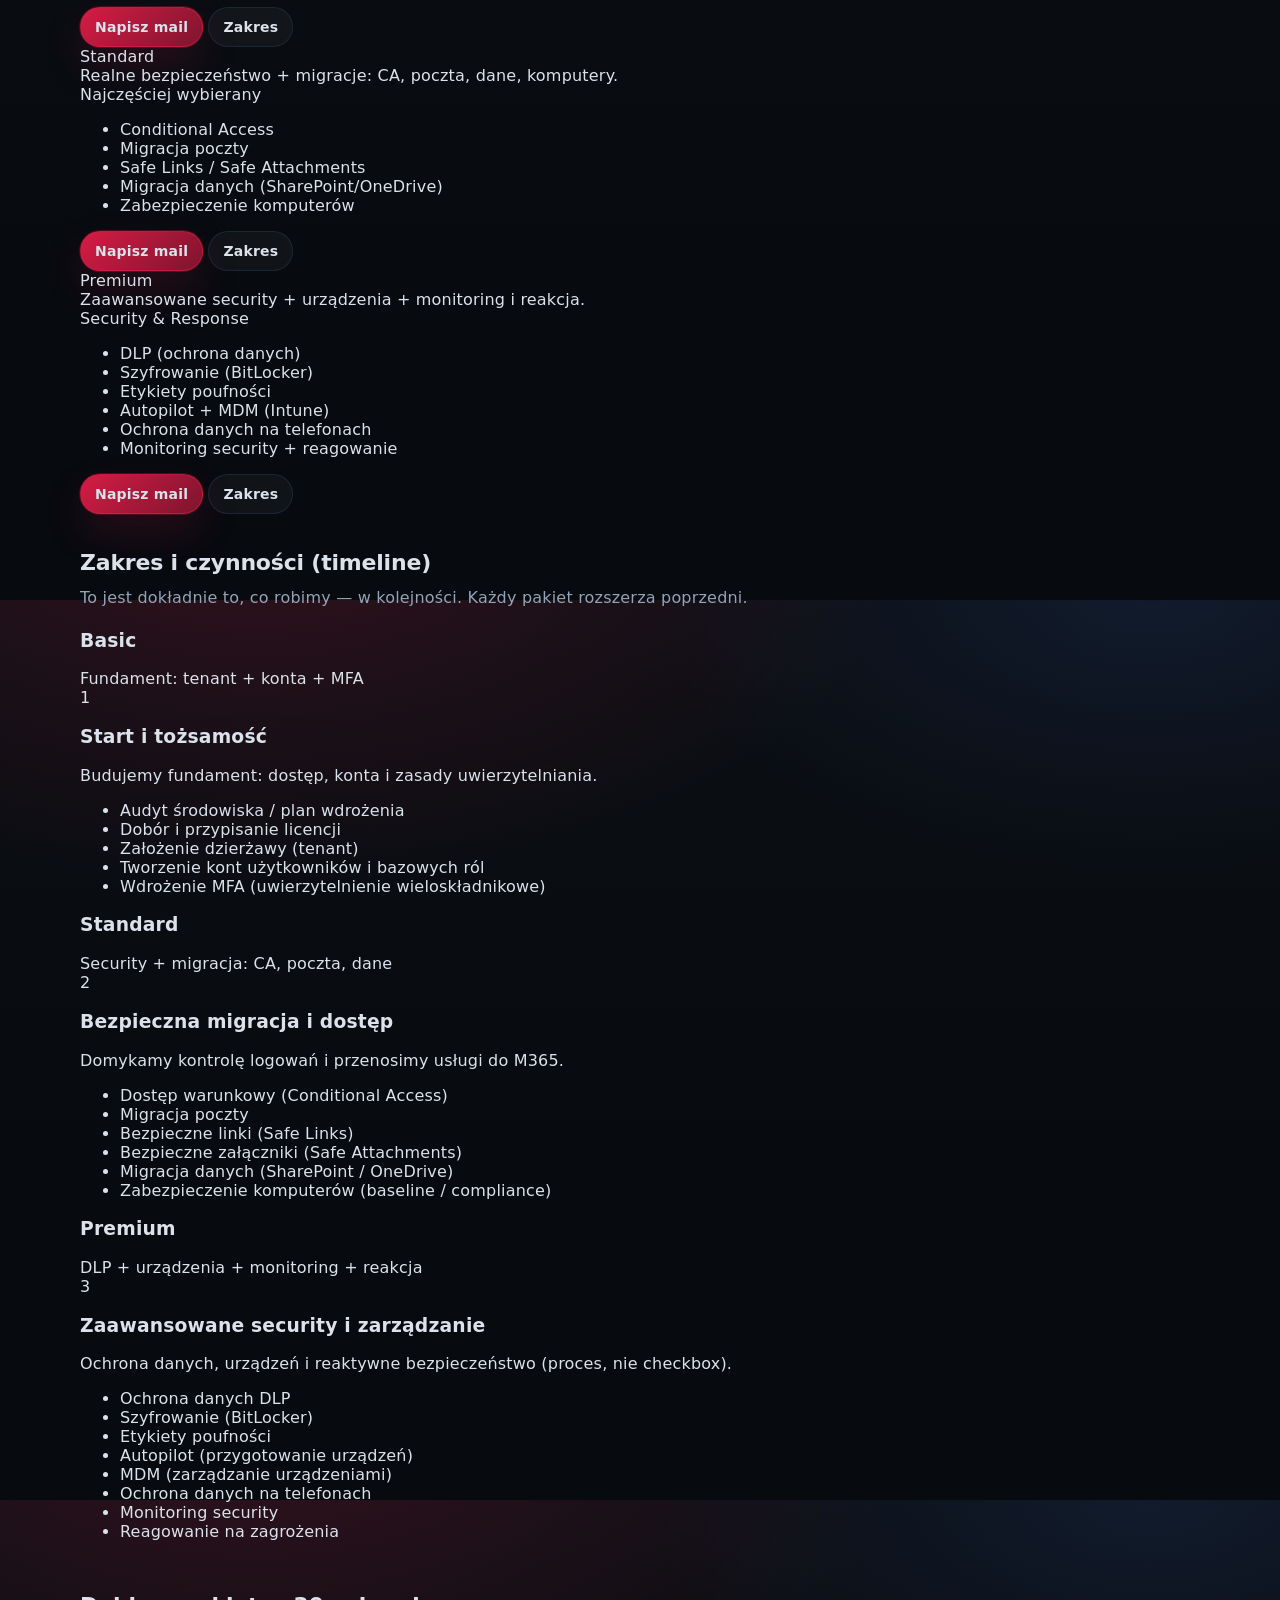
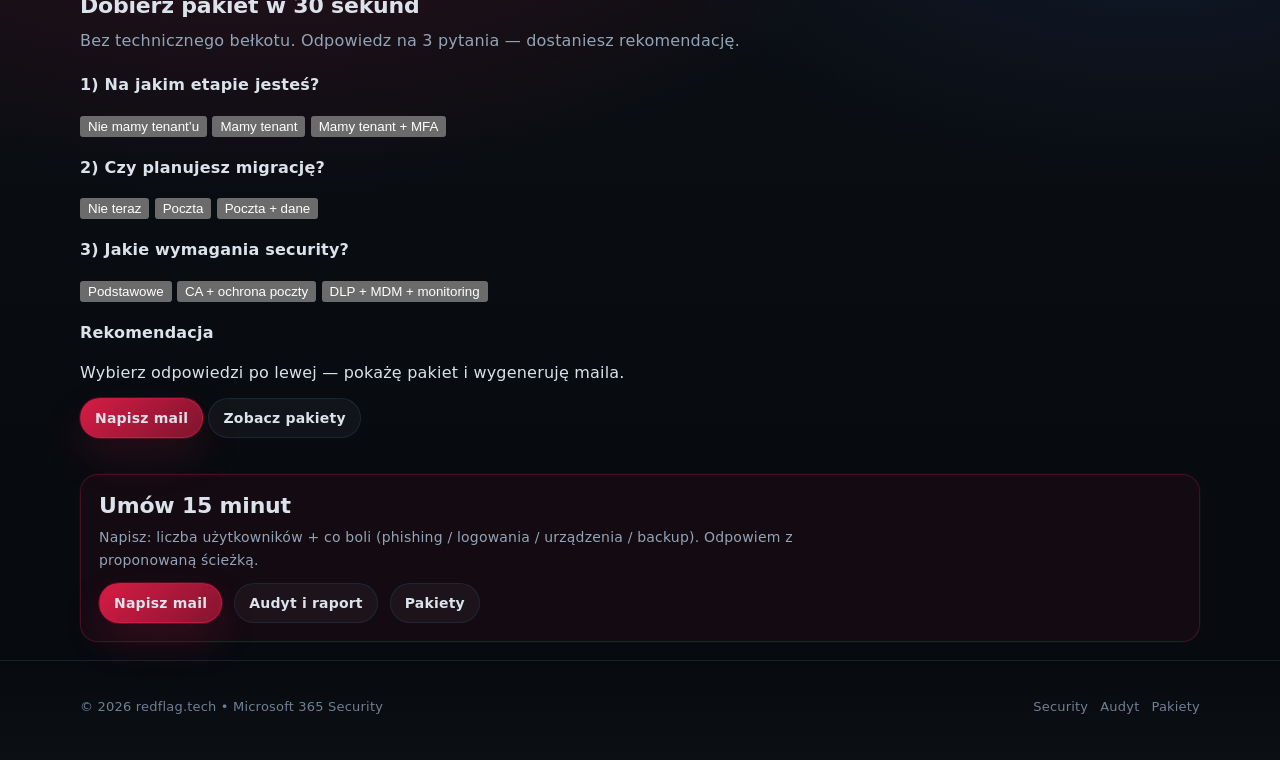
==== commit bd1d9d64: "Add files via upload" ====
--- a/rfg2.html
+++ b/rfg2.html
@@ -131,7 +131,7 @@
         <div class="hero-grid">
           <div>
             <div class="pill"><span class="dot" aria-hidden="true"></span> Security-first • 2026 • SMB</div>
-            <h1>Microsoft 365 bez ryzyka<br/>Zasady, które działają.</h1>
+            <h1>Microsoft 365 bez ryzyka.<br/>Zasady, które działają.</h1>
             <p class="lead">
               Wdrażamy i porządkujemy bezpieczeństwo Microsoft 365: <b>MFA</b>, <b>Conditional Access</b>, higiena adminów,
               kontrola dostępu oraz fundament pod urządzenia i backup. Bez marketingu — konkretnie i audit‑ready.
@@ -276,6 +276,91 @@
 </section>
 
 
+<section class="section social-proof" id="zaufali-nam">
+  <div class="container">
+
+    <h2>Zaufali nam</h2>
+    <p class="sub">
+      Firmy, którym pomagamy porządkować i zabezpieczać Microsoft 365.
+    </p>
+
+    <div class="logo-wall">
+
+      <div class="logo-tile">
+        <img src="./logos/client1.png" alt="Client 1">
+      </div>
+
+      <div class="logo-tile">
+        <img src="./logos/client2.png" alt="Client 2">
+      </div>
+
+      <div class="logo-tile">
+        <img src="./logos/client3.png" alt="Client 3">
+      </div>
+
+      <div class="logo-tile">
+        <img src="./logos/client4.png" alt="Client 4">
+      </div>
+
+      <div class="logo-tile">
+        <img src="./logos/client5.png" alt="Client 5">
+      </div>
+
+      <div class="logo-tile">
+        <img src="./logos/client6.png" alt="Client 6">
+      </div>
+
+    </div>
+
+    <div class="proof-note">
+      * Wybrane wdrożenia Microsoft 365 (SMB).
+    </div>
+
+  </div>
+</section>
+
+
+<section class="section social-proof" id="zaufali-nam">
+  <div class="container">
+
+    <h2>Zaufali nam</h2>
+    <p class="sub">
+      Firmy, którym pomagamy porządkować i zabezpieczać Microsoft 365.
+    </p>
+
+    <div class="names-wall">
+
+      <div class="name-tile">AOTMiT</div>
+      <div class="name-tile">Investa</div>
+      <div class="name-tile">Kuchnia Vikinga</div>
+      <div class="name-tile">Tree</div>
+      <div class="name-tile">Dom 100</div>
+      <div class="name-tile">Gemini audyt</div>
+	<div class="name-tile">Car Arena</div>
+	<div class="name-tile">Kuchnia Brokuła</div>
+	<div class="name-tile">Feedwell</div>
+	<div class="name-tile">Pan Steskal</div>
+	<div class="name-tile">Tree</div>
+	<div class="name-tile">Mini Melts</div>
+	<div class="name-tile">RJ Partners</div>
+	<div class="name-tile">Bioanlytic</div>
+	<div class="name-tile">Smart 91</div>
+	<div class="name-tile">Solution One</div>
+	<div class="name-tile">Wydawnictwo Kobiece</div>
+	<div class="name-tile">Banki Żywności</div>
+
+
+    </div>
+
+    <div class="proof-note">
+      * Wybrane wdrożenia Microsoft 365 (SMB).
+    </div>
+
+  </div>
+</section>
+
+
+
     <!-- RED FLAGS (short) -->
     <section class="section">
       <div class="container">
@@ -310,35 +395,436 @@
       </div>
     </section>
 
-    <!-- HOW (short) -->
-    <section class="section">
-      <div class="container">
-        <h2>Jak działamy (krótko)</h2>
-        <p class="sub">Proces jest powtarzalny i przewidywalny. Mniej „magii”, więcej kontroli i dokumentacji.</p>
-
-        <div class="grid two steps">
-          <div class="card">
-            <div class="row">
-              <div class="num">1</div>
-              <div><strong>Diagnoza i priorytety</strong><p>Stan ustawień + ryzyka + kolejność działań (bez zgadywania).</p></div>
-            </div>
-          </div>
-          <div class="card">
-            <div class="row">
-              <div class="num">2</div>
-              <div><strong>Wdrożenie etapami</strong><p>MFA/CA/hardening, potem urządzenia i backup — kontrolowanie.</p></div>
-            </div>
-          </div>
-        </div>
-
-        <div class="card" style="margin-top:14px;">
-          <div class="row">
-            <div class="num">3</div>
-            <div><strong>Artefakty i utrzymanie</strong><p>Raport, lista polityk i wyjątków, checklisty. Security to proces.</p></div>
-          </div>
-        </div>
-      </div>
-    </section>
+
+<!-- HOW (short) -->
+<section class="section">
+  <div class="container">
+    <h2>Jak działamy (krótko)</h2>
+    <p class="sub">
+      Proces jest powtarzalny i przewidywalny. Mniej „magii”, więcej kontroli i dokumentacji.
+    </p>
+
+    <div class="grid three steps">
+
+      <div class="card">
+        <div class="row">
+          <div class="num">1</div>
+          <div>
+            <strong>Diagnoza i priorytety</strong>
+            <p>Stan ustawień + ryzyka + kolejność działań.</p>
+          </div>
+        </div>
+      </div>
+
+      <div class="card">
+        <div class="row">
+          <div class="num">2</div>
+          <div>
+            <strong>Wdrożenie etapami</strong>
+            <p>MFA/CA/hardening, potem urządzenia i backup.</p>
+          </div>
+        </div>
+      </div>
+
+      <div class="card">
+        <div class="row">
+          <div class="num">3</div>
+          <div>
+            <strong>Artefakty i utrzymanie</strong>
+            <p>Raport, lista polityk i wyjątków, checklisty.</p>
+          </div>
+        </div>
+      </div>
+
+    </div>
+  </div>
+</section>
+
+
+<section class="section">
+  <div class="container">
+    <h2>Jak działamy (proces wdrożenia)</h2>
+    <p class="sub">
+      Realny proces wdrożenia Microsoft 365 — od startu tenant’u po bezpieczeństwo i monitoring.
+    </p>
+
+    <div class="timeline">
+
+      <!-- 1 -->
+      <div class="tl-item">
+        <div class="tl-rail">
+          <div class="tl-dot">1</div>
+        </div>
+
+        <div class="tl-card">
+          <h3>Start: tenant i tożsamość</h3>
+          <p>Budujemy fundament — dostęp, konta i zasady uwierzytelniania.</p>
+
+          <ul class="tl-tasks">
+            <li>Audyt środowiska / plan wdrożenia</li>
+            <li>Dobór i przypisanie licencji</li>
+            <li>Założenie dzierżawy (tenant)</li>
+            <li>Tworzenie kont użytkowników i ról</li>
+            <li>Wdrożenie MFA (uwierzytelnienie wieloskładnikowe)</li>
+            <li>Conditional Access (kontrola logowań)</li>
+          </ul>
+        </div>
+      </div>
+
+      <!-- 2 -->
+      <div class="tl-item">
+        <div class="tl-rail">
+          <div class="tl-dot">2</div>
+        </div>
+
+        <div class="tl-card">
+          <h3>Migracja i uruchomienie usług</h3>
+          <p>Przenosimy firmę do Microsoft 365 i zabezpieczamy kluczowe obszary.</p>
+
+          <ul class="tl-tasks">
+            <li>Migracja skrzynek pocztowych</li>
+            <li>Zabezpieczenie poczty (antyphishing / zasady)</li>
+            <li>Migracja danych (SharePoint / OneDrive)</li>
+          </ul>
+        </div>
+      </div>
+
+      <!-- 3 -->
+      <div class="tl-item">
+        <div class="tl-rail">
+          <div class="tl-dot">3</div>
+        </div>
+
+        <div class="tl-card">
+          <h3>Urządzenia i bezpieczeństwo</h3>
+          <p>Domykamy security: urządzenia, dane i kontrola dostępu.</p>
+
+          <ul class="tl-tasks">
+            <li>Autopilot (przygotowanie urządzeń)</li>
+            <li>Zarządzanie urządzeniami (Intune)</li>
+            <li>Szyfrowanie (BitLocker)</li>
+            <li>Ochrona danych (DLP / dostęp)</li>
+            <li>Zabezpieczenie komputerów (compliance)</li>
+          </ul>
+        </div>
+      </div>
+
+      <!-- 4 -->
+      <div class="tl-item">
+        <div class="tl-rail">
+          <div class="tl-dot">4</div>
+        </div>
+
+        <div class="tl-card">
+          <h3>Monitoring i reakcja</h3>
+          <p>Security to proces — nie konfiguracja.</p>
+
+          <ul class="tl-tasks">
+            <li>Monitoring zdarzeń security</li>
+            <li>Reagowanie na zagrożenia (incident response)</li>
+          </ul>
+        </div>
+      </div>
+
+    </div>
+  </div>
+</section>
+
+
+<section class="section">
+  <div class="container">
+
+    <h2>Zakres wdrożenia wg pakietu</h2>
+    <p class="sub">
+      Zakres rośnie wraz z poziomem bezpieczeństwa – od podstawowej konfiguracji do pełnego security i monitoringu.
+    </p>
+
+    <!-- BASIC -->
+    <div class="timeline" style="margin-top:24px;">
+      <h3 style="margin-bottom:10px;">Basic</h3>
+
+      <div class="tl-item">
+        <div class="tl-rail"><div class="tl-dot">1</div></div>
+        <div class="tl-card">
+          <strong>Start i tożsamość</strong>
+          <ul class="tl-tasks">
+            <li>Audyt środowiska</li>
+            <li>Dobór licencji</li>
+            <li>Założenie dzierżawy</li>
+            <li>Tworzenie kont</li>
+            <li>Wdrożenie MFA</li>
+          </ul>
+        </div>
+      </div>
+    </div>
+
+    <!-- STANDARD -->
+    <div class="timeline" style="margin-top:24px;">
+      <h3 style="margin-bottom:10px;">Standard</h3>
+
+      <div class="tl-item">
+        <div class="tl-rail"><div class="tl-dot">2</div></div>
+        <div class="tl-card">
+          <strong>Bezpieczna migracja i dostęp</strong>
+          <ul class="tl-tasks">
+            <li>Conditional Access</li>
+            <li>Migracja poczty</li>
+            <li>Safe Links / Safe Attachments</li>
+            <li>Migracja danych</li>
+            <li>Zabezpieczenie komputerów</li>
+          </ul>
+        </div>
+      </div>
+    </div>
+
+    <!-- PREMIUM -->
+    <div class="timeline" style="margin-top:24px;">
+      <h3 style="margin-bottom:10px;">Premium</h3>
+
+      <div class="tl-item">
+        <div class="tl-rail"><div class="tl-dot">3</div></div>
+        <div class="tl-card">
+          <strong>Zaawansowane security i zarządzanie</strong>
+          <ul class="tl-tasks">
+            <li>DLP (ochrona danych)</li>
+            <li>Szyfrowanie (BitLocker)</li>
+            <li>Etykiety poufności</li>
+            <li>Autopilot</li>
+            <li>MDM (zarządzanie urządzeniami)</li>
+            <li>Ochrona danych na telefonach</li>
+            <li>Monitoring security</li>
+            <li>Reagowanie na zagrożenia</li>
+          </ul>
+        </div>
+      </div>
+    </div>
+
+  </div>
+</section>
+
+
+<section class="section" id="pakiety">
+  <div class="container">
+    <h2>Pakiety wdrożenia</h2>
+    <p class="sub">
+      Trzy poziomy — od fundamentów po pełne security z monitoringiem. Kliknij „Zakres” aby zobaczyć czynności w timeline.
+    </p>
+
+    <div class="plan-grid packages">
+      <!-- BASIC -->
+      <div class="plan" id="plan-basic" data-plan="basic">
+        <div class="plan-head">
+          <div>
+            <div class="plan-name">Basic</div>
+            <div class="plan-desc">Start i tożsamość: szybki fundament, żeby przestać zgadywać.</div>
+          </div>
+          <span class="plan-tier">Fundament</span>
+        </div>
+
+        <ul class="plan-features">
+          <li>Audyt + plan wdrożenia</li>
+          <li>Licencje (dobór i przypisanie)</li>
+          <li>Założenie dzierżawy (tenant)</li>
+          <li>Założenie kont użytkowników</li>
+          <li>MFA (uwierzytelnienie wieloskładnikowe)</li>
+        </ul>
+
+        <div class="plan-actions">
+          <a class="btn primary js-mailto" data-plan="Basic" href="#">Napisz mail</a>
+          <a class="btn js-scope" data-target="#scope-basic" href="#scope-basic">Zakres</a>
+        </div>
+      </div>
+
+      <!-- STANDARD -->
+      <div class="plan recommended" id="plan-standard" data-plan="standard">
+        <div class="plan-head">
+          <div>
+            <div class="plan-name">Standard</div>
+            <div class="plan-desc">Realne bezpieczeństwo + migracje: CA, poczta, dane, komputery.</div>
+          </div>
+          <span class="plan-tier">Najczęściej wybierany</span>
+        </div>
+
+        <ul class="plan-features">
+          <li>Conditional Access</li>
+          <li>Migracja poczty</li>
+          <li>Safe Links / Safe Attachments</li>
+          <li>Migracja danych (SharePoint/OneDrive)</li>
+          <li>Zabezpieczenie komputerów</li>
+        </ul>
+
+        <div class="plan-actions">
+          <a class="btn primary js-mailto" data-plan="Standard" href="#">Napisz mail</a>
+          <a class="btn js-scope" data-target="#scope-standard" href="#scope-standard">Zakres</a>
+        </div>
+      </div>
+
+      <!-- PREMIUM -->
+      <div class="plan" id="plan-premium" data-plan="premium">
+        <div class="plan-head">
+          <div>
+            <div class="plan-name">Premium</div>
+            <div class="plan-desc">Zaawansowane security + urządzenia + monitoring i reakcja.</div>
+          </div>
+          <span class="plan-tier">Security & Response</span>
+        </div>
+
+        <ul class="plan-features">
+          <li>DLP (ochrona danych)</li>
+          <li>Szyfrowanie (BitLocker)</li>
+          <li>Etykiety poufności</li>
+          <li>Autopilot + MDM (Intune)</li>
+          <li>Ochrona danych na telefonach</li>
+          <li>Monitoring security + reagowanie</li>
+        </ul>
+
+        <div class="plan-actions">
+          <a class="btn primary js-mailto" data-plan="Premium" href="#">Napisz mail</a>
+          <a class="btn js-scope" data-target="#scope-premium" href="#scope-premium">Zakres</a>
+        </div>
+      </div>
+    </div>
+  </div>
+</section>
+
+
+<section class="section" id="zakres">
+<div class="container">
+    <h2>Zakres i czynności (timeline)</h2>
+    <p class="sub">To jest dokładnie to, co robimy — w kolejności. Każdy pakiet rozszerza poprzedni.</p>
+
+    <!-- BASIC -->
+    <div class="timeline" id="scope-basic" data-plan="basic" style="margin-top:14px;">
+      <div class="timeline-title">
+        <h3>Basic</h3>
+        <span class="mini">Fundament: tenant + konta + MFA</span>
+      </div>
+
+      <div class="tl-item">
+        <div class="tl-rail"><div class="tl-dot">1</div></div>
+        <div class="tl-card">
+          <h3>Start i tożsamość</h3>
+          <p>Budujemy fundament: dostęp, konta i zasady uwierzytelniania.</p>
+          <ul class="tl-tasks">
+            <li>Audyt środowiska / plan wdrożenia</li>
+            <li>Dobór i przypisanie licencji</li>
+            <li>Założenie dzierżawy (tenant)</li>
+            <li>Tworzenie kont użytkowników i bazowych ról</li>
+            <li>Wdrożenie MFA (uwierzytelnienie wieloskładnikowe)</li>
+          </ul>
+        </div>
+      </div>
+    </div>
+
+    <!-- STANDARD -->
+    <div class="timeline" id="scope-standard" data-plan="standard" style="margin-top:14px;">
+      <div class="timeline-title">
+        <h3>Standard</h3>
+        <span class="mini">Security + migracja: CA, poczta, dane</span>
+      </div>
+
+      <div class="tl-item">
+        <div class="tl-rail"><div class="tl-dot">2</div></div>
+        <div class="tl-card">
+          <h3>Bezpieczna migracja i dostęp</h3>
+          <p>Domykamy kontrolę logowań i przenosimy usługi do M365.</p>
+          <ul class="tl-tasks">
+            <li>Dostęp warunkowy (Conditional Access)</li>
+            <li>Migracja poczty</li>
+            <li>Bezpieczne linki (Safe Links)</li>
+            <li>Bezpieczne załączniki (Safe Attachments)</li>
+            <li>Migracja danych (SharePoint / OneDrive)</li>
+            <li>Zabezpieczenie komputerów (baseline / compliance)</li>
+          </ul>
+        </div>
+      </div>
+    </div>
+
+    <!-- PREMIUM -->
+    <div class="timeline" id="scope-premium" data-plan="premium" style="margin-top:14px;">
+      <div class="timeline-title">
+        <h3>Premium</h3>
+        <span class="mini">DLP + urządzenia + monitoring + reakcja</span>
+      </div>
+
+      <div class="tl-item">
+        <div class="tl-rail"><div class="tl-dot">3</div></div>
+        <div class="tl-card">
+          <h3>Zaawansowane security i zarządzanie</h3>
+          <p>Ochrona danych, urządzeń i reaktywne bezpieczeństwo (proces, nie checkbox).</p>
+          <ul class="tl-tasks">
+            <li>Ochrona danych DLP</li>
+            <li>Szyfrowanie (BitLocker)</li>
+            <li>Etykiety poufności</li>
+            <li>Autopilot (przygotowanie urządzeń)</li>
+            <li>MDM (zarządzanie urządzeniami)</li>
+            <li>Ochrona danych na telefonach</li>
+            <li>Monitoring security</li>
+            <li>Reagowanie na zagrożenia</li>
+          </ul>
+        </div>
+      </div>
+    </div>
+
+  </div>
+</section>
+
+
+<section class="section" id="flow">
+  <div class="container">
+    <h2>Dobierz pakiet w 30 sekund</h2>
+    <p class="sub">Bez technicznego bełkotu. Odpowiedz na 3 pytania — dostaniesz rekomendację.</p>
+
+    <div class="flow" data-flow>
+      <div class="flow-grid">
+
+        <!-- Q1 -->
+        <div class="flow-step">
+          <h4>1) Na jakim etapie jesteś?</h4>
+          <div class="flow-options" data-q="stage">
+            <button class="pill-btn" data-v="no-tenant" type="button">Nie mamy tenant’u</button>
+            <button class="pill-btn" data-v="have-tenant" type="button">Mamy tenant</button>
+            <button class="pill-btn" data-v="have-mfa" type="button">Mamy tenant + MFA</button>
+          </div>
+        </div>
+
+        <!-- Q2 -->
+        <div class="flow-step">
+          <h4>2) Czy planujesz migrację?</h4>
+          <div class="flow-options" data-q="migration">
+            <button class="pill-btn" data-v="none" type="button">Nie teraz</button>
+            <button class="pill-btn" data-v="mail" type="button">Poczta</button>
+            <button class="pill-btn" data-v="mail-data" type="button">Poczta + dane</button>
+          </div>
+        </div>
+
+        <!-- Q3 -->
+        <div class="flow-step">
+          <h4>3) Jakie wymagania security?</h4>
+          <div class="flow-options" data-q="security">
+            <button class="pill-btn" data-v="baseline" type="button">Podstawowe</button>
+            <button class="pill-btn" data-v="ca-mail" type="button">CA + ochrona poczty</button>
+            <button class="pill-btn" data-v="dlp-mdm" type="button">DLP + MDM + monitoring</button>
+          </div>
+        </div>
+
+        <!-- Result -->
+        <div class="flow-result" data-result>
+          <h4>Rekomendacja</h4>
+          <p>Wybierz odpowiedzi po lewej — pokażę pakiet i wygeneruję maila.</p>
+
+          <div class="flow-cta">
+            <a class="btn primary" data-flow-mail href="#">Napisz mail</a>
+            <a class="btn" data-flow-scope href="#pakiety">Zobacz pakiety</a>
+          </div>
+        </div>
+
+      </div>
+    </div>
+  </div>
+</section>
+
+
 
     <!-- CONTACT -->
     <section class="section" id="kontakt">
